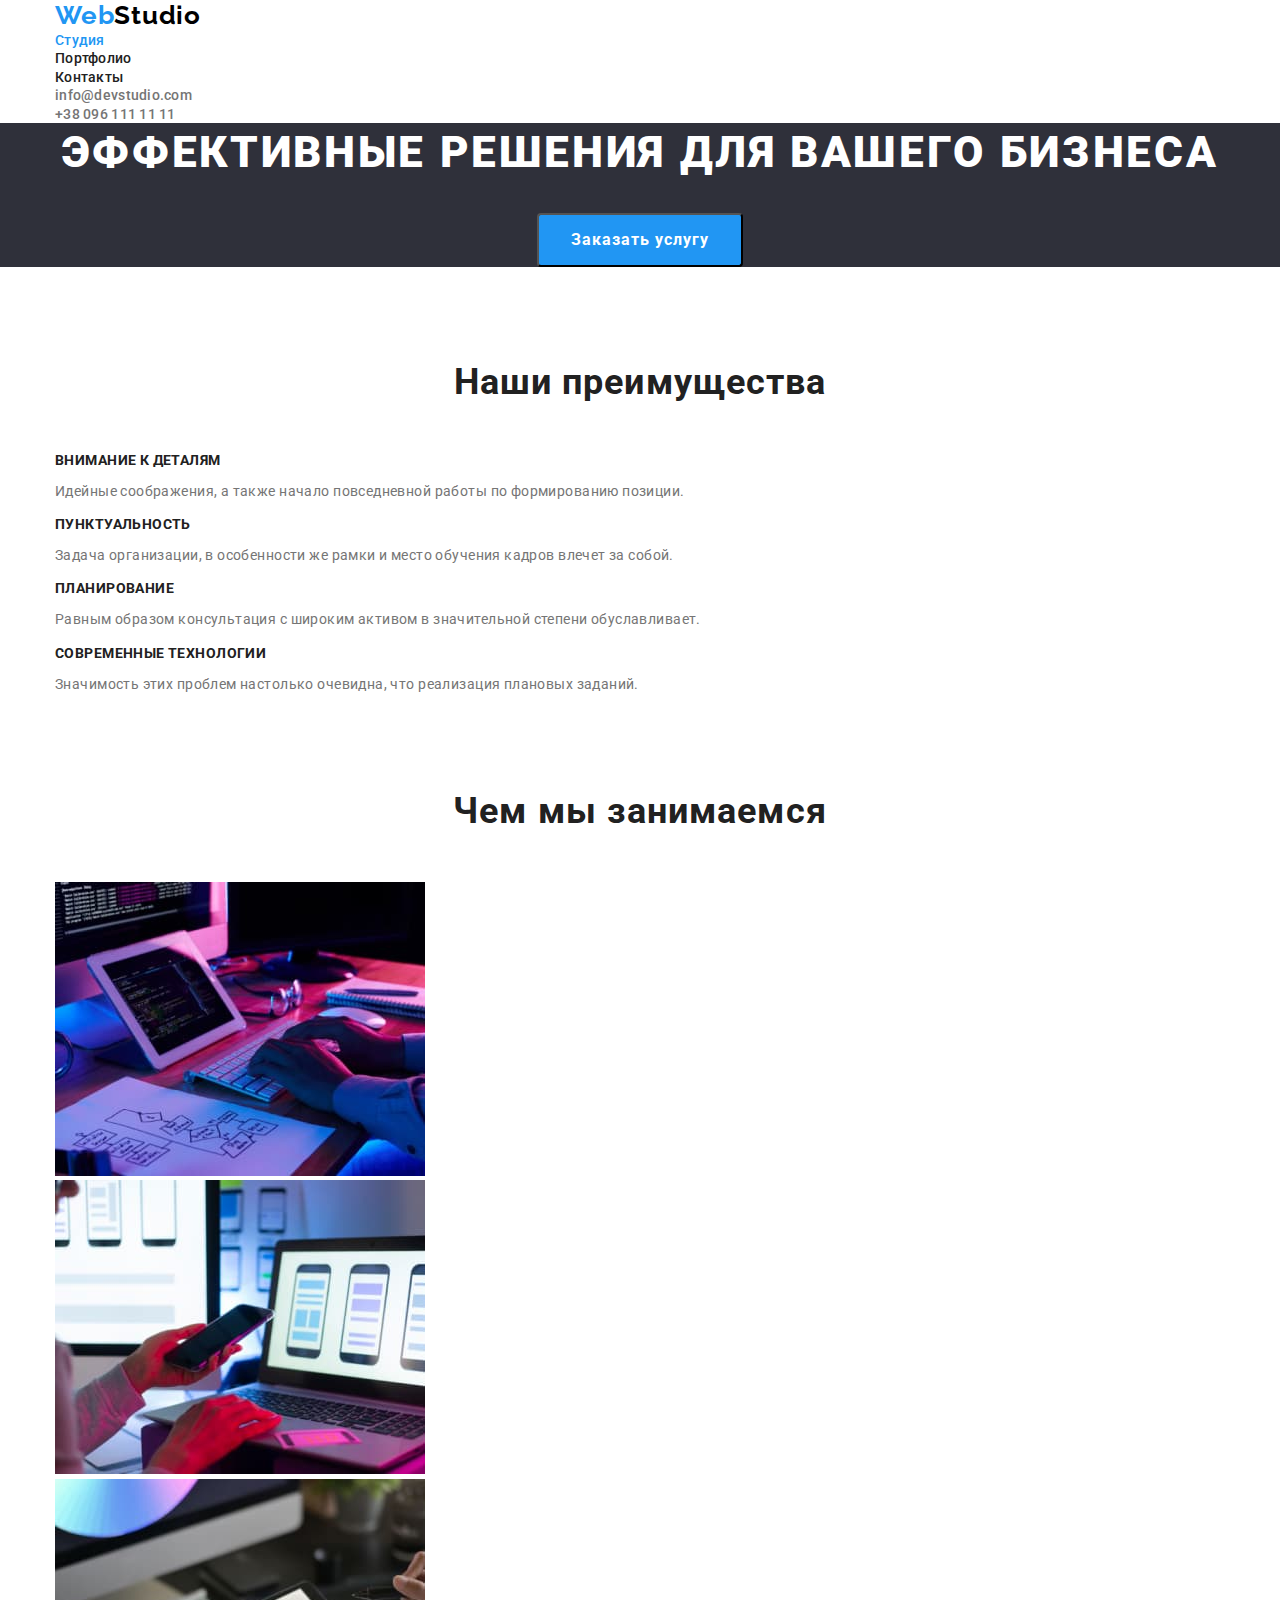
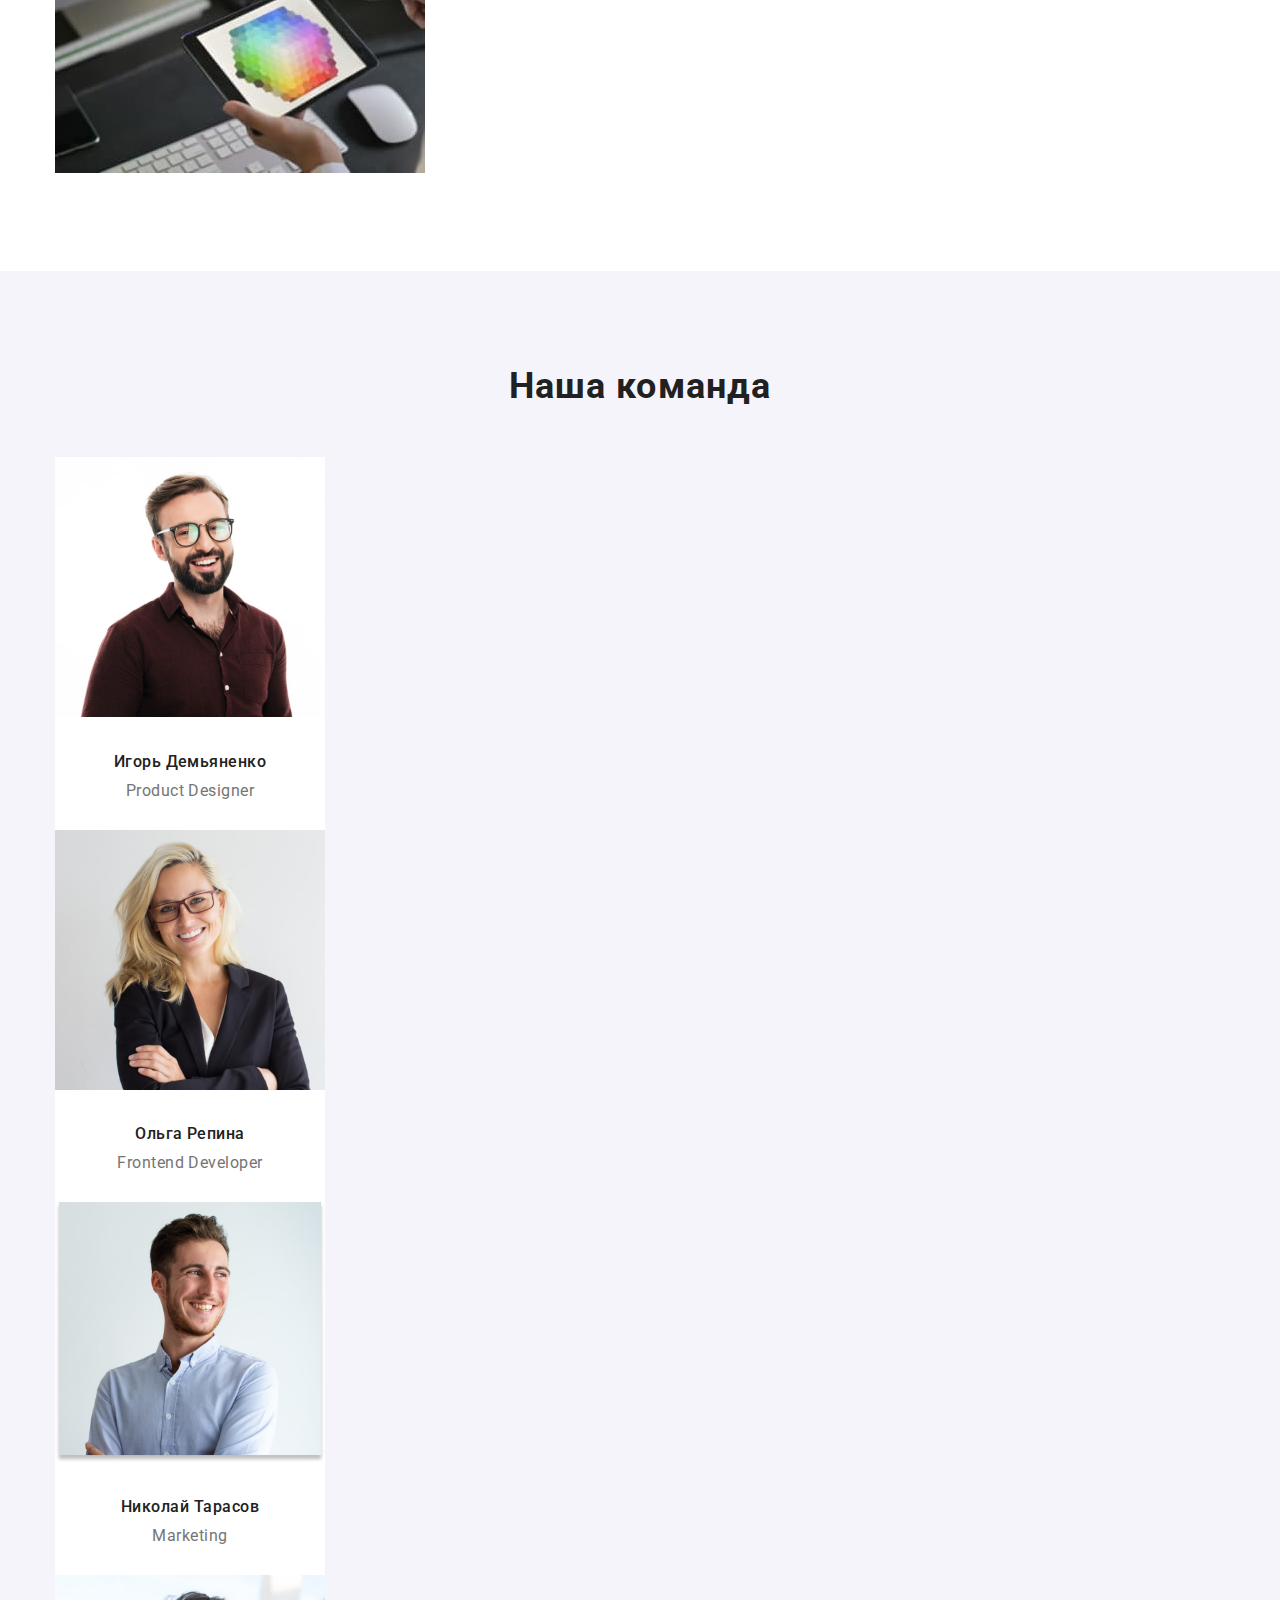
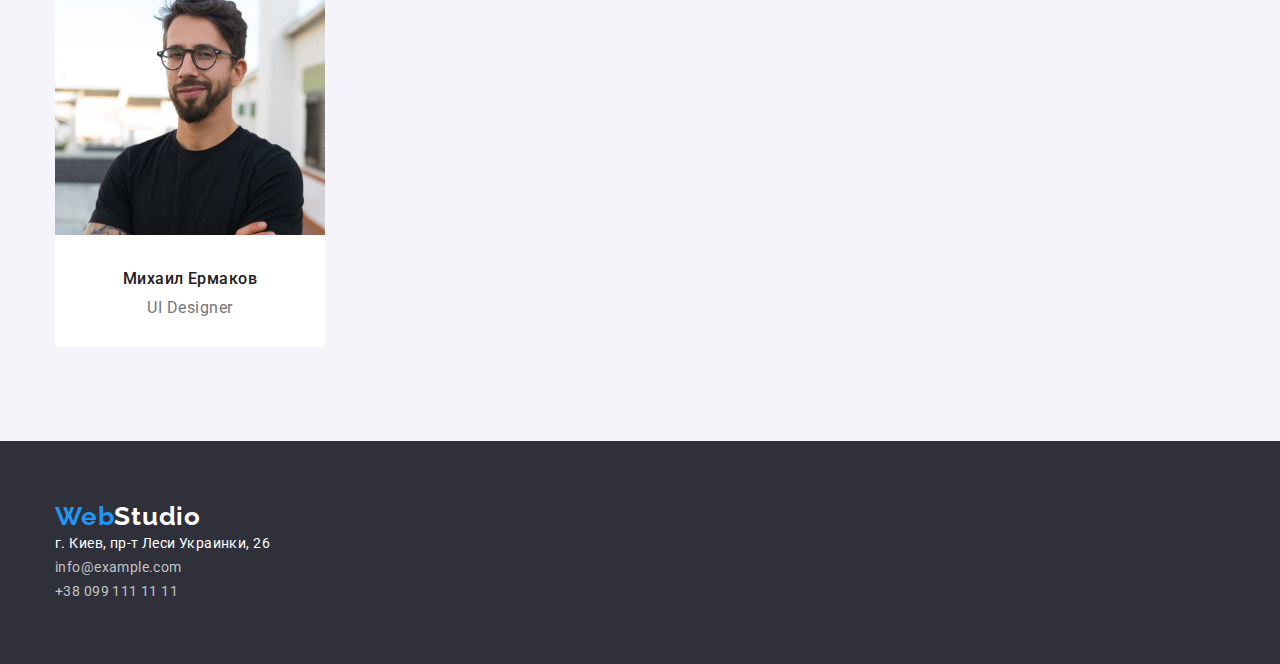
==== index.html @ 8583cb9b "add containers margins paddings" ====
<!DOCTYPE html>
<html lang="ru">
  <head>
    <meta charset="UTF-8" />
    <meta http-equiv="X-UA-Compatible" content="IE=edge" />
    <meta name="viewport" content="width=device-width, initial-scale=1.0" />
    <title>Студия</title>
    <link rel="preconnect" href="https://fonts.googleapis.com" />
    <link rel="preconnect" href="https://fonts.gstatic.com" crossorigin />
    <link
      href="https://fonts.googleapis.com/css2?family=Raleway:wght@700&family=Roboto:wght@400;500;700;900&display=swap"
      rel="stylesheet"
    />
    <link
      rel="stylesheet"
      href="https://cdnjs.cloudflare.com/ajax/libs/modern-normalize/1.1.0/modern-normalize.min.css"
    />
    <link rel="stylesheet" href="./css/styles.css" />
  </head>
  <body>
    <!-- шапка -->
    <header>
      <div class="container">
        <a class="logo" href="" lang="en">Web<span class="logo-header">Studio</span> </a>
        <nav>
          <ul class="site-nav list">
            <li><a href="./index.html" class="link current">Студия</a></li>
            <li><a href="./portfolio.html" class="link">Портфолио</a></li>
            <li><a href="" class="link">Контакты</a></li>
          </ul>
        </nav>
        <ul class="contacts list">
          <li><a href="mailto:info@devstudio.com" class="link">info@devstudio.com</a></li>
          <li><a href="tel:+380961111111" class="link">+38 096 111 11 11</a></li>
        </ul>
      </div>
    </header>
    <!-- контент -->
    <main>
      <!-- герой -->
      <section class="hero">
        <h1 class="hero-title">Эффективные решения для вашего бизнеса</h1>
        <button type="button" class="button btn-s">Заказать услугу</button>
      </section>
      <!-- наши преимущества-->
      <section class="section">
        <div class="container benefits">
          <h2 class="section-title">Наши преимущества</h2>
          <ul class="benefits-list list">
            <li>
              <h3 class="title">Внимание к деталям</h3>
              <p class="benefit">
                Идейные соображения, а также начало повседневной работы по формированию позиции.
              </p>
            </li>
            <li>
              <h3 class="title">Пунктуальность</h3>
              <p class="benefit">
                Задача организации, в особенности же рамки и место обучения кадров влечет за собой.
              </p>
            </li>
            <li>
              <h3 class="title">Планирование</h3>
              <p class="benefit">
                Равным образом консультация с широким активом в значительной степени обуславливает.
              </p>
            </li>
            <li>
              <h3 class="title">Современные технологии</h3>
              <p class="benefit">
                Значимость этих проблем настолько очевидна, что реализация плановых заданий.
              </p>
            </li>
          </ul>
        </div>
      </section>
      <!-- чем мы занимаемся-->
      <section class="section">
        <div class="container images">
          <h2 class="section-title">Чем мы занимаемся</h2>
          <ul class="list">
            <li>
              <img src="./images/studio/img1.jpg" alt="Разработка кода" width="370" />
            </li>
            <li>
              <img src="./images/studio/img2.jpg" alt="Адаптация интерфейсов" width="370" />
            </li>
            <li>
              <img src="./images/studio/img3.jpg" alt="Цветовые решения" width="370" />
            </li>
          </ul>
        </div>
      </section>
      <!-- наша команда -->
      <section class="section team">
        <h2 class="section-title">Наша команда</h2>
        <div class="container">
          <ul class="member-list list">
            <li class="member-card">
              <img src="./images/studio/team1.jpg" alt="фото Игоря" width="270" />
              <div class="member-description">
                <h3 class="member">Игорь Демьяненко</h3>
                <p class="member-prof" lang="en">Product Designer</p>
              </div>
            </li>
            <li class="member-card">
              <img src="./images/studio/team2.jpg" alt="фото Ольги" width="270" />
              <div class="member-description">
                <h3 class="member">Ольга Репина</h3>
                <p class="member-prof" lang="en">Frontend Developer</p>
              </div>
            </li>
            <li class="member-card">
              <img src="./images/studio/team3.jpg" alt="фото Николая" width="270" />
              <div class="member-description">
                <h3 class="member">Николай Тарасов</h3>
                <p class="member-prof" lang="en">Marketing</p>
              </div>
            </li>
            <li class="member-card">
              <img src="./images/studio/team4.jpg" alt="фото Михаила" width="270" />
              <div class="member-description">
                <h3 class="member">Михаил Ермаков</h3>
                <p class="member-prof" lang="en">UI Designer</p>
              </div>
            </li>
          </ul>
        </div>
      </section>
    </main>
    <!-- подвал -->
    <footer class="footer">
      <div class="container">
        <a class="logo" href="" lang="en">Web<span class="logo-footer">Studio</span> </a>
        <address class="address">
          <a href="https://goo.gl/maps/GyggzFE7eTkepQ136" class="address-link office"
            >г. Киев, пр-т Леси Украинки, 26</a
          >
          <br />
          <a href="mailto:info@example.com" class="address-link">info@example.com</a><br />
          <a href="tel:+380991111111" class="address-link">+38 099 111 11 11</a>
        </address>
      </div>
    </footer>
  </body>
</html>
---- css/styles.css ----
/* =====main styles===== */
html {
  box-sizing: border-box;
}
/* *,
*::before,
*::after {
  box-sizing: inherit;
} */
.container {
  width: 1200px;
  padding-left: 15px;
  padding-right: 15px;
  margin-left: auto;
  margin-right: auto;
}

:root {
  --title-color: #212121;
  --accent-color: #2196f3;
  --white-color: #ffffff;
  --phrase-color: #757575;
  --logo-color: #000000;
  --background-section: #e5e5e5;
  --background-hero: #2f303a;
  --background-btn-p: #f5f4fa;
  --background-btn-s: #188ce8;
  --contact-color: #c4c4c4;
}
body {
  font-family: Roboto, sans-serif;
  color: var(--phrase-color);
  background-color: var(--white-color);
}
.list {
  padding: 0;
  margin: 0;
  list-style: none;
}

/* =====logo===== */
.logo {
  font-family: Raleway, sans-serif;
  font-weight: 700;
  font-size: 26px;
  line-height: 1.19;
  letter-spacing: 0.03em;
  text-decoration: none;
  color: var(--accent-color);
}
.logo-header {
  color: var(--logo-color);
}

/* =====header===== */
.link {
  font-weight: 500;
  font-size: 14px;
  line-height: 1.14;
  letter-spacing: 0.02em;
  text-decoration: none;
}
.site-nav .link {
  color: var(--title-color);
}
.site-nav .link:hover,
.site-nav .link:focus {
  color: var(--accent-color);
}
.site-nav .current {
  color: var(--accent-color);
}
.contacts .link {
  color: var(--phrase-color);
}
.contacts .link:hover,
.contacts .link:focus {
  color: var(--accent-color);
}

/* =====hero===== */
.hero {
  margin-top: 0;
  margin-bottom: 94px;
  background-color: var(--background-hero);
  text-align: center;
}
.hero-title {
  margin-top: 0;
  margin-bottom: 30px;
  color: var(--white-color);
  font-weight: 900;
  font-size: 44px;
  line-height: 1.36;

  letter-spacing: 0.06em;
  text-transform: uppercase;
}
.button {
  display: inline-block;
  border-radius: 4px;
  font-family: inherit;
  font-weight: 500;
  font-size: 16px;
  line-height: 1.62;
  text-align: center;
  letter-spacing: 0.03em;
  cursor: pointer;
  min-width: 73px;
}
.btn-s {
  padding: 10px 32px;
  color: var(--white-color);
  background-color: var(--accent-color);
  font-weight: 700;
  line-height: 1.87;
  letter-spacing: 0.06em;
}
.btn-s:hover,
.btn-s:focus {
  background-color: var(--background-btn-s);
}

/* =====наши преимущества===== */
.container.benefits,
.container.images {
  margin-top: 0;
  margin-bottom: 94px;
}

.benefits-list .title {
  margin-top: 0;
  margin-bottom: 10px;
  color: var(--title-color);
  font-weight: 700;
  font-size: 14px;
  line-height: 1.14;
  letter-spacing: 0.03em;
  text-transform: uppercase;
}
.benefit {
  margin-top: 0;
  font-size: 14px;
  line-height: 1.74;
  letter-spacing: 0.03em;
}

/* =====чем мы занимаемся===== */
.section-title {
  margin-top: 0;
  margin-bottom: 50px;
  color: var(--title-color);
  font-weight: 700;
  font-size: 36px;
  line-height: 1.17;
  text-align: center;
  letter-spacing: 0.03em;
}

/* =====наша команда===== */
.section.team,
.section.portfolio {
  padding-top: 94px;
  padding-bottom: 94px;
}
.team {
  background-color: var(--background-btn-p);
}
.member-card {
  width: 270px;
  background-color: var(--white-color);
}
.member-description {
  padding-top: 30px;
  padding-bottom: 30px;
}
.member {
  margin-top: 0;
  margin-bottom: 10px;
  color: var(--title-color);
  font-weight: 500;
  font-size: 16px;
  line-height: 1.19;
  text-align: center;
  letter-spacing: 0.03em;
}
.member-prof {
  margin: 0;
  font-size: 16px;
  line-height: 1.19;
  text-align: center;
  letter-spacing: 0.03em;
}

/* =====footer===== */
.footer {
  padding-top: 60px;
  padding-bottom: 60px;
  background-color: var(--background-hero);
}
.logo-footer {
  color: var(--white-color);
}

.address-link {
  color: var(--contact-color);
  font-style: normal;
  font-weight: 400;
  font-size: 14px;
  line-height: 1.71;
  letter-spacing: 0.03em;
  text-decoration: none;
}
.office {
  color: var(--white-color);
}
.address-link:hover,
.address-link:focus {
  color: var(--accent-color);
}

/* =====portfolio===== */
.btn-p {
  padding: 6px 22px;
  color: var(--title-color);
  background-color: var(--background-btn-p);
}
.btn-p:hover,
.btn-p:focus {
  color: var(--white-color);
  background-color: var(--accent-color);
}
.example-card {
  width: 370px;
  background-color: var(--example-card-color);
}
.card-description {
  width: 322px;
  margin: 20px 24px;
}
.example-list .title {
  margin-top: 0;
  margin-bottom: 4px;
  color: var(--title-color);
  font-weight: 700;
  font-size: 18px;
  line-height: 2;
  letter-spacing: 0.06em;
}
.example-list .product {
  margin: 0;
  font-size: 16px;
  line-height: 1.87;
  letter-spacing: 0.03em;
}
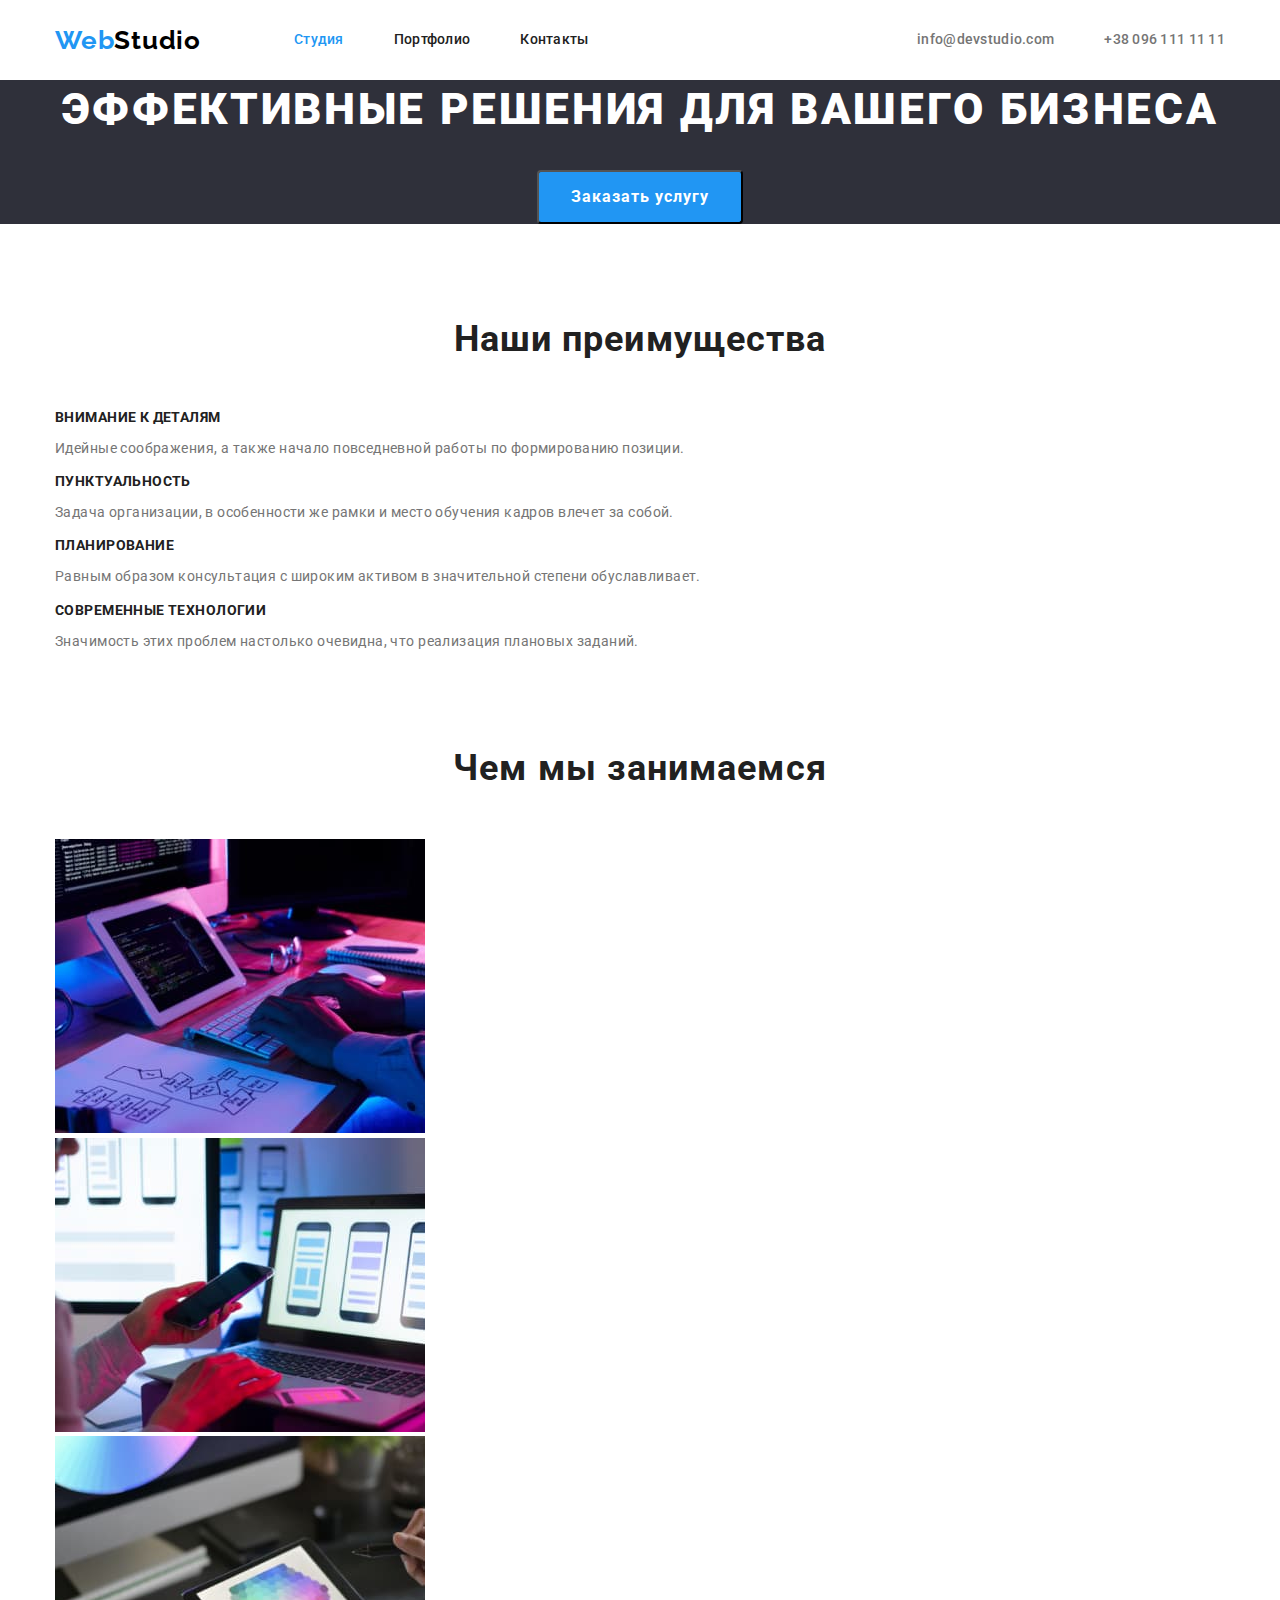
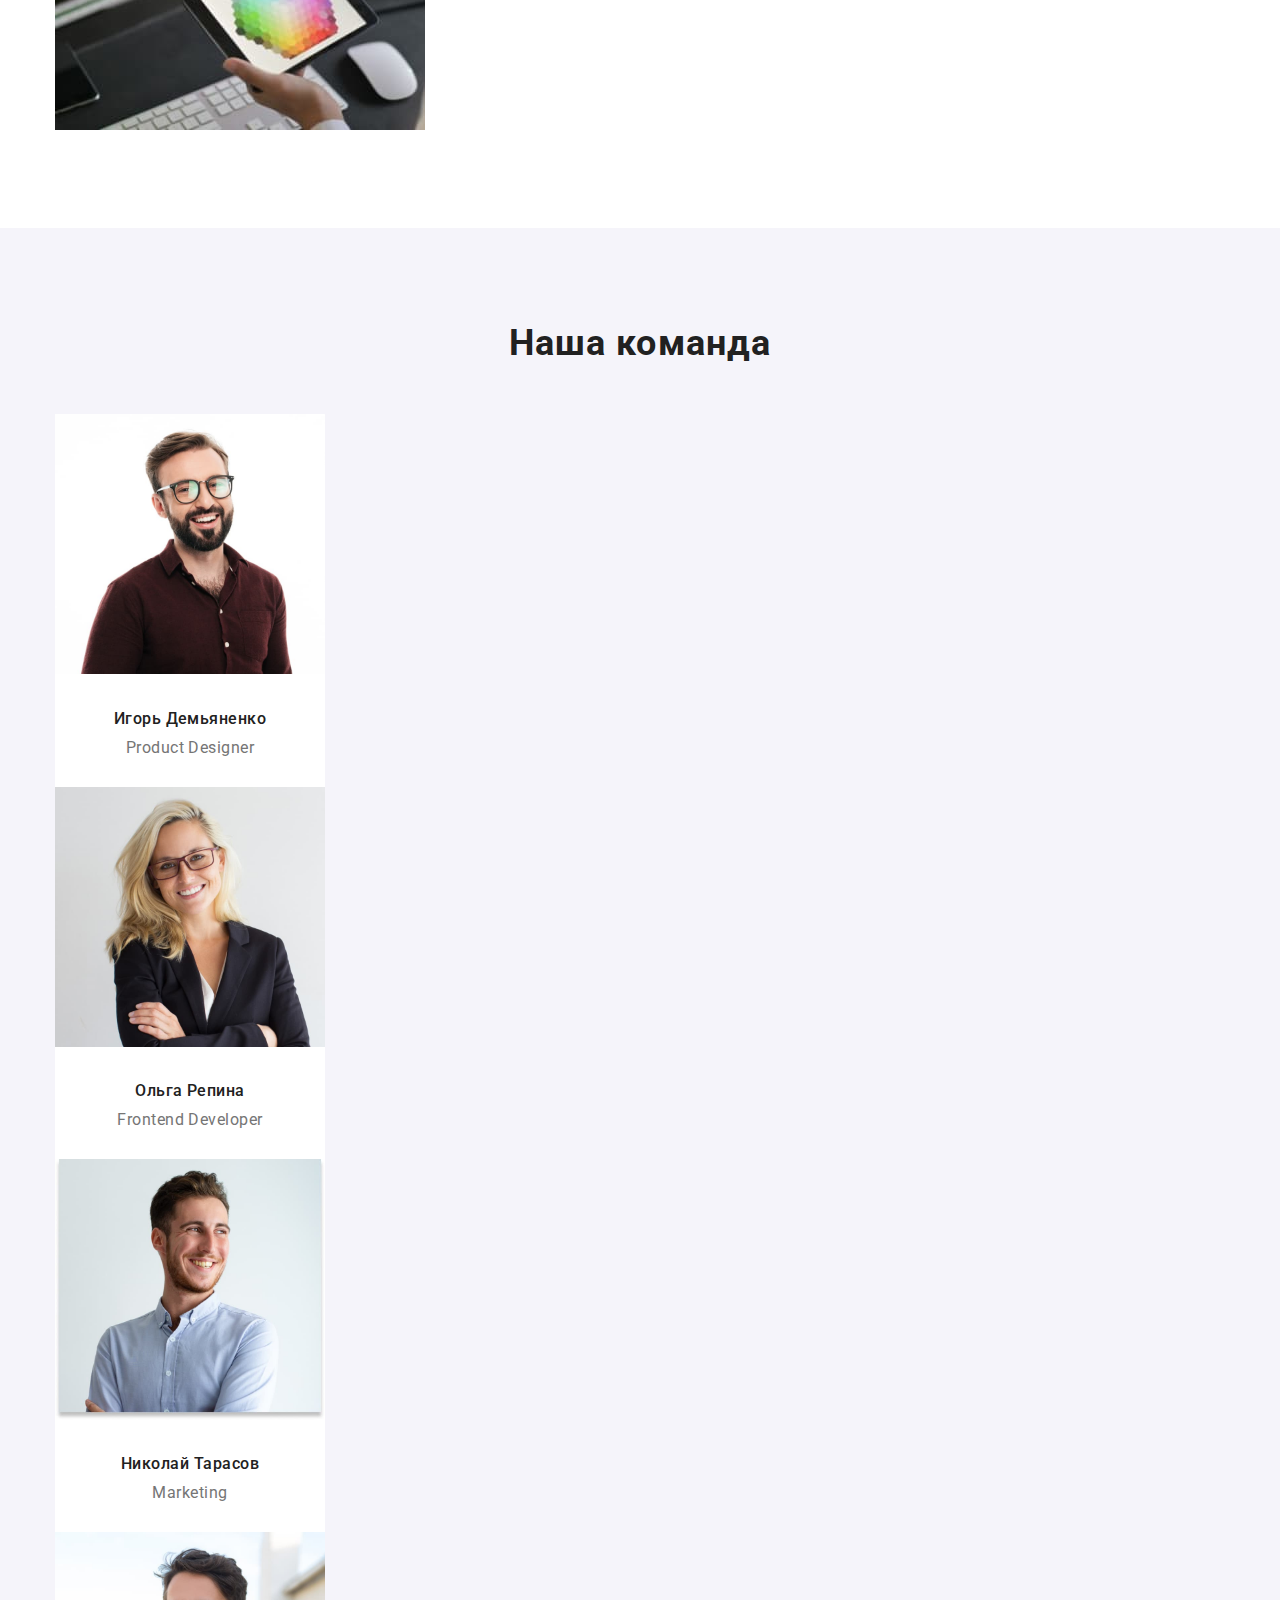
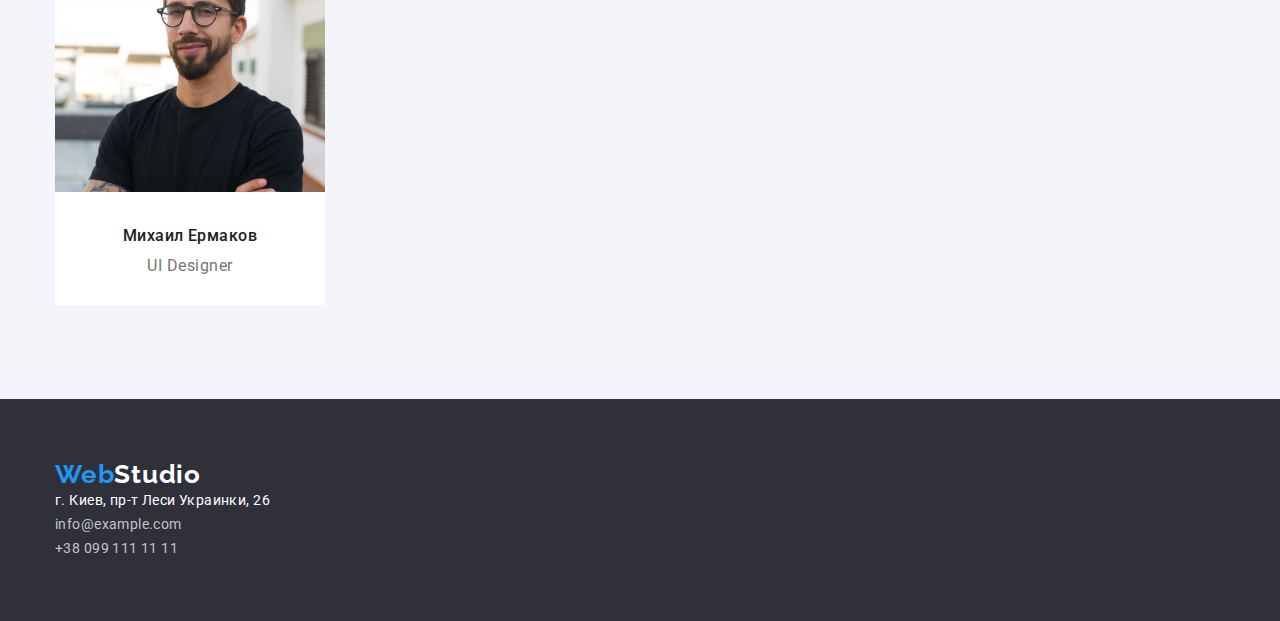
==== commit 8fe39ec3: "add flexbox to header" ====
--- a/index.html
+++ b/index.html
@@ -20,18 +20,20 @@
   <body>
     <!-- шапка -->
     <header>
-      <div class="container">
+      <div class="container main-nav">
         <a class="logo" href="" lang="en">Web<span class="logo-header">Studio</span> </a>
         <nav>
           <ul class="site-nav list">
-            <li><a href="./index.html" class="link current">Студия</a></li>
-            <li><a href="./portfolio.html" class="link">Портфолио</a></li>
-            <li><a href="" class="link">Контакты</a></li>
+            <li class="item"><a href="./index.html" class="link current">Студия</a></li>
+            <li class="item"><a href="./portfolio.html" class="link">Портфолио</a></li>
+            <li class="item"><a href="" class="link">Контакты</a></li>
           </ul>
         </nav>
         <ul class="contacts list">
-          <li><a href="mailto:info@devstudio.com" class="link">info@devstudio.com</a></li>
-          <li><a href="tel:+380961111111" class="link">+38 096 111 11 11</a></li>
+          <li class="item">
+            <a href="mailto:info@devstudio.com" class="link">info@devstudio.com</a>
+          </li>
+          <li class="item"><a href="tel:+380961111111" class="link">+38 096 111 11 11</a></li>
         </ul>
       </div>
     </header>
--- a/css/styles.css
+++ b/css/styles.css
@@ -53,6 +53,10 @@
 }
 
 /* =====header===== */
+.main-nav {
+  display: flex;
+  align-items: center;
+}
 .link {
   font-weight: 500;
   font-size: 14px;
@@ -60,8 +64,18 @@
   letter-spacing: 0.02em;
   text-decoration: none;
 }
+.site-nav {
+  display: flex;
+  margin-left: 93px;
+}
+.site-nav .item + .item {
+  margin-left: 50px;
+}
 .site-nav .link {
   color: var(--title-color);
+  display: block;
+  padding-top: 32px;
+  padding-bottom: 32px;
 }
 .site-nav .link:hover,
 .site-nav .link:focus {
@@ -70,8 +84,19 @@
 .site-nav .current {
   color: var(--accent-color);
 }
+.contacts {
+  display: flex;
+  margin-left: auto;
+}
+.contacts .item + .item {
+  margin-left: 50px;
+}
 .contacts .link {
   color: var(--phrase-color);
+
+  display: block;
+  padding-top: 32px;
+  padding-bottom: 32px;
 }
 .contacts .link:hover,
 .contacts .link:focus {
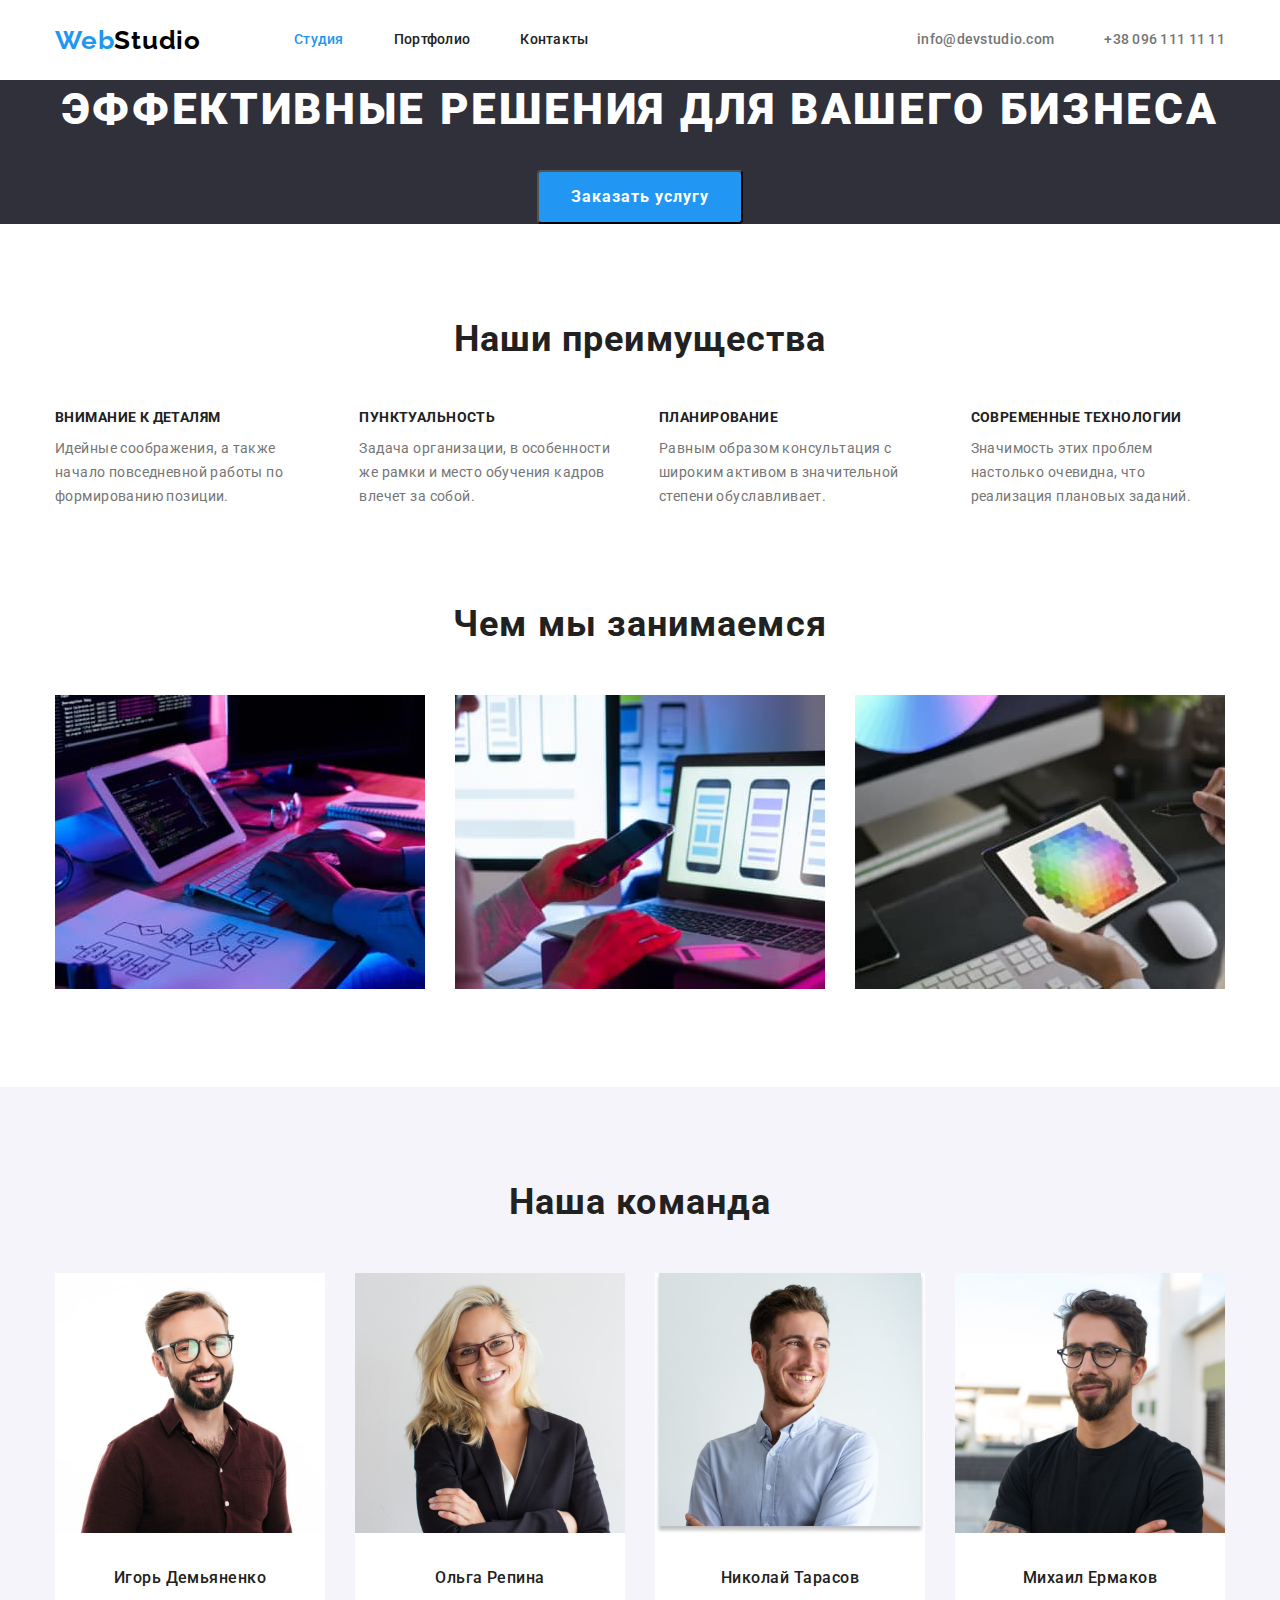
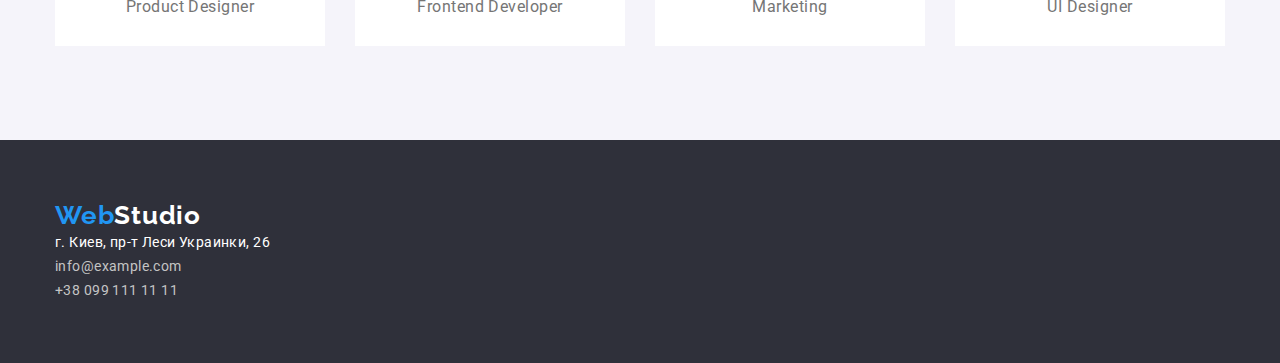
==== commit 6d2c6dfb: "add flexbox to studio content" ====
--- a/index.html
+++ b/index.html
@@ -49,25 +49,25 @@
         <div class="container benefits">
           <h2 class="section-title">Наши преимущества</h2>
           <ul class="benefits-list list">
-            <li>
+            <li class="item">
               <h3 class="title">Внимание к деталям</h3>
               <p class="benefit">
                 Идейные соображения, а также начало повседневной работы по формированию позиции.
               </p>
             </li>
-            <li>
+            <li class="item">
               <h3 class="title">Пунктуальность</h3>
               <p class="benefit">
                 Задача организации, в особенности же рамки и место обучения кадров влечет за собой.
               </p>
             </li>
-            <li>
+            <li class="item">
               <h3 class="title">Планирование</h3>
               <p class="benefit">
                 Равным образом консультация с широким активом в значительной степени обуславливает.
               </p>
             </li>
-            <li>
+            <li class="item">
               <h3 class="title">Современные технологии</h3>
               <p class="benefit">
                 Значимость этих проблем настолько очевидна, что реализация плановых заданий.
@@ -80,14 +80,14 @@
       <section class="section">
         <div class="container images">
           <h2 class="section-title">Чем мы занимаемся</h2>
-          <ul class="list">
-            <li>
+          <ul class="list work-type">
+            <li class="item">
               <img src="./images/studio/img1.jpg" alt="Разработка кода" width="370" />
             </li>
-            <li>
+            <li class="item">
               <img src="./images/studio/img2.jpg" alt="Адаптация интерфейсов" width="370" />
             </li>
-            <li>
+            <li class="item">
               <img src="./images/studio/img3.jpg" alt="Цветовые решения" width="370" />
             </li>
           </ul>
--- a/css/styles.css
+++ b/css/styles.css
@@ -152,7 +152,12 @@
   margin-top: 0;
   margin-bottom: 94px;
 }
-
+.benefits-list {
+  display: flex;
+}
+.benefits-list .item + .item {
+  margin-left: 30px;
+}
 .benefits-list .title {
   margin-top: 0;
   margin-bottom: 10px;
@@ -165,6 +170,7 @@
 }
 .benefit {
   margin-top: 0;
+  margin-bottom: 0;
   font-size: 14px;
   line-height: 1.74;
   letter-spacing: 0.03em;
@@ -180,6 +186,12 @@
   line-height: 1.17;
   text-align: center;
   letter-spacing: 0.03em;
+}
+.work-type {
+  display: flex;
+}
+.work-type .item + .item {
+  margin-left: 30px;
 }
 
 /* =====наша команда===== */
@@ -191,6 +203,12 @@
 .team {
   background-color: var(--background-btn-p);
 }
+.member-list {
+  display: flex;
+}
+.member-list .member-card + .member-card {
+  margin-left: 30px;
+}
 .member-card {
   width: 270px;
   background-color: var(--white-color);
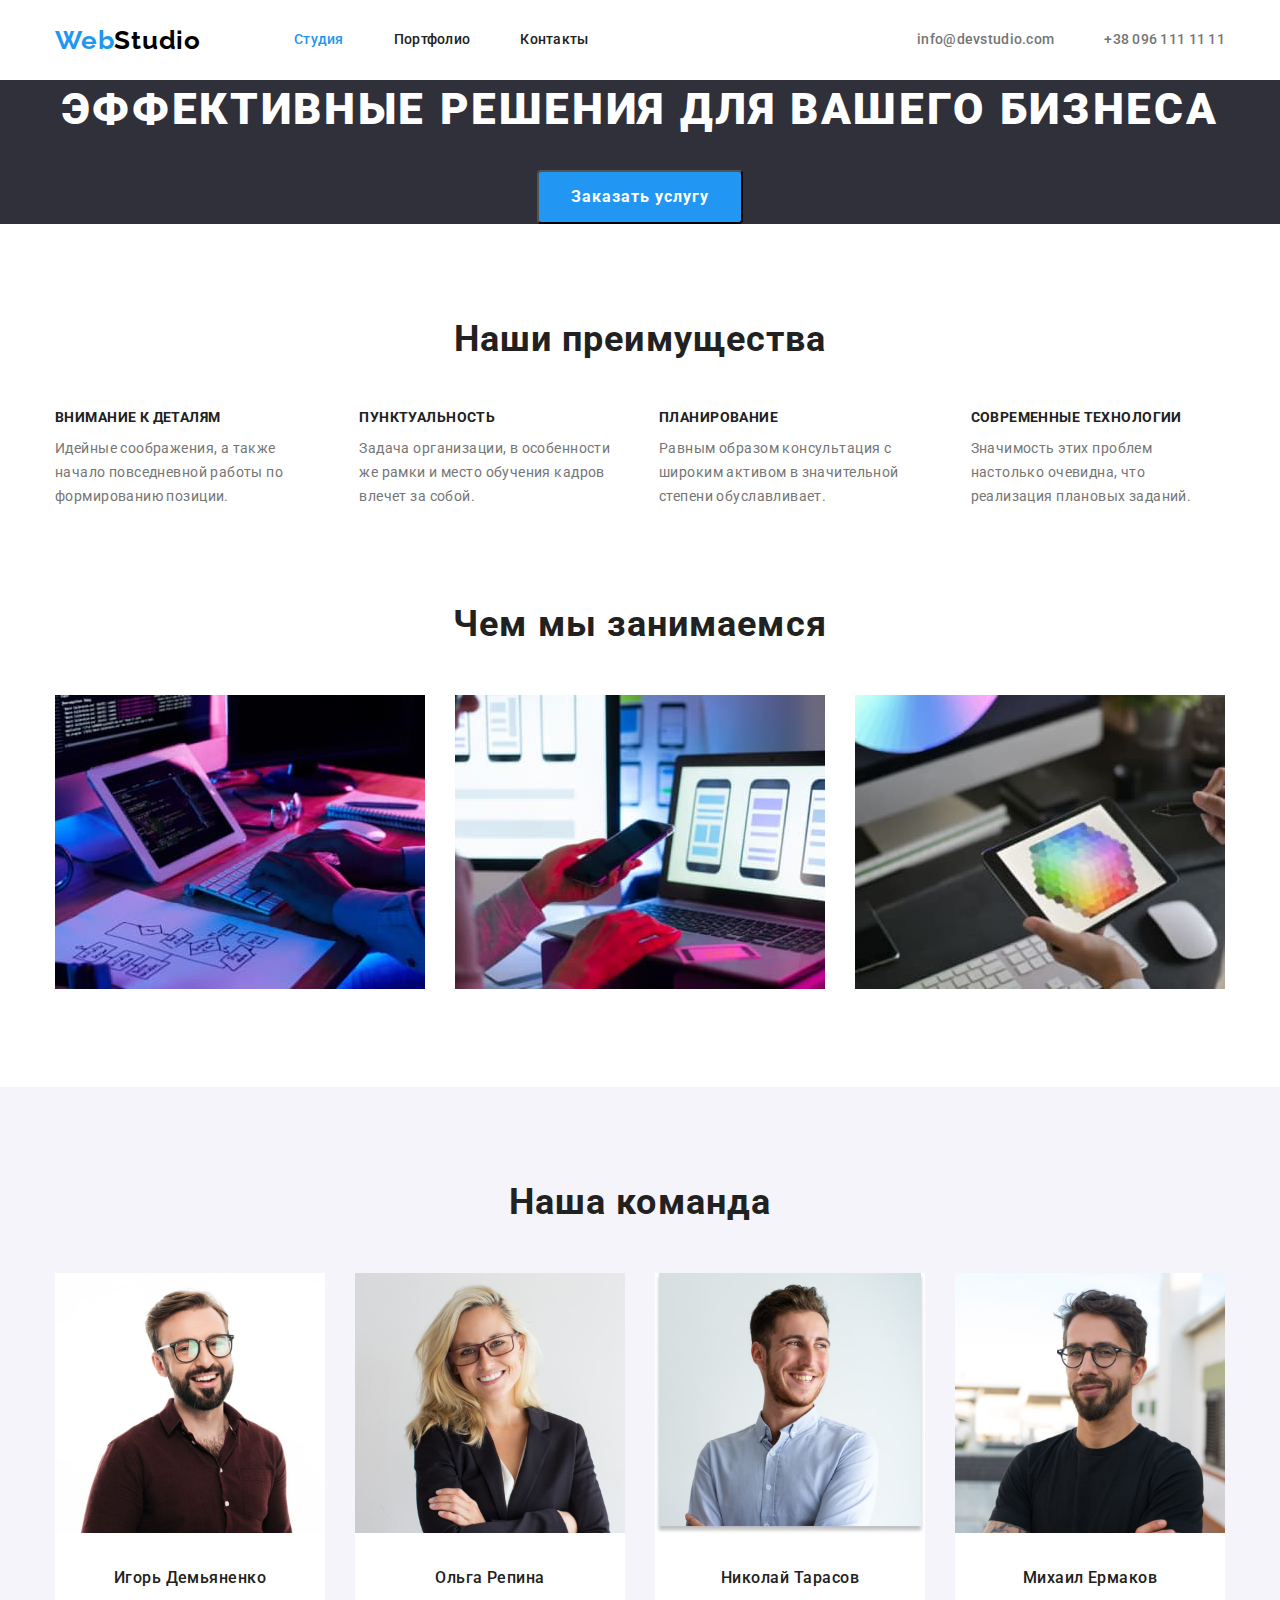
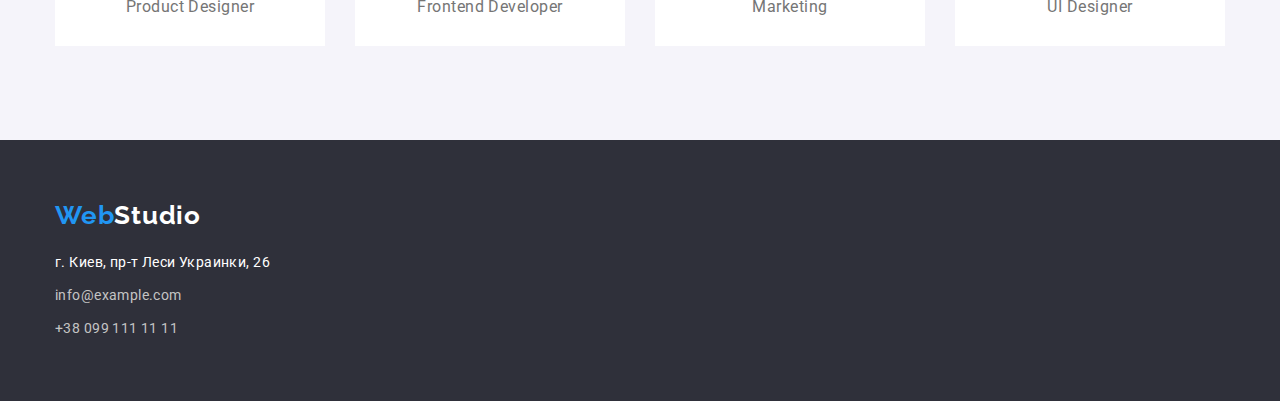
==== commit 51cee6b3: "add margins to footer" ====
--- a/index.html
+++ b/index.html
@@ -138,8 +138,8 @@
           <a href="https://goo.gl/maps/GyggzFE7eTkepQ136" class="address-link office"
             >г. Киев, пр-т Леси Украинки, 26</a
           >
-          <br />
-          <a href="mailto:info@example.com" class="address-link">info@example.com</a><br />
+
+          <a href="mailto:info@example.com" class="address-link">info@example.com</a>
           <a href="tel:+380991111111" class="address-link">+38 099 111 11 11</a>
         </address>
       </div>
--- a/css/styles.css
+++ b/css/styles.css
@@ -244,8 +244,15 @@
 .logo-footer {
   color: var(--white-color);
 }
-
+.footer .logo {
+  display: block;
+  margin-top: 0;
+  margin-bottom: 20px;
+}
 .address-link {
+  display: block;
+  margin-top: 0;
+  margin-bottom: 9px;
   color: var(--contact-color);
   font-style: normal;
   font-weight: 400;
@@ -254,6 +261,9 @@
   letter-spacing: 0.03em;
   text-decoration: none;
 }
+.address-link:last-child {
+  margin-bottom: 0;
+}
 .office {
   color: var(--white-color);
 }
@@ -263,20 +273,48 @@
 }
 
 /* =====portfolio===== */
+
+.portfolio-title {
+  text-align: center;
+}
+
+.filter {
+  display: flex;
+  justify-content: center;
+  margin-bottom: 50px;
+}
+.filter .item + .item {
+  margin-left: 8px;
+}
 .btn-p {
   padding: 6px 22px;
   color: var(--title-color);
   background-color: var(--background-btn-p);
+  border-color: transparent;
 }
 .btn-p:hover,
 .btn-p:focus {
   color: var(--white-color);
   background-color: var(--accent-color);
 }
+
+.example-list {
+  display: flex;
+  flex-wrap: wrap;
+}
 .example-card {
-  width: 370px;
+  width: calc((100% - 60px) / 3);
+  margin-right: 30px;
+  margin-bottom: 30px;
   background-color: var(--example-card-color);
 }
+.example-card:nth-child(3n) {
+  margin-right: 0;
+}
+.example-card:nth-last-child(-n + 3) {
+  margin-bottom: 0;
+}
+
 .card-description {
   width: 322px;
   margin: 20px 24px;
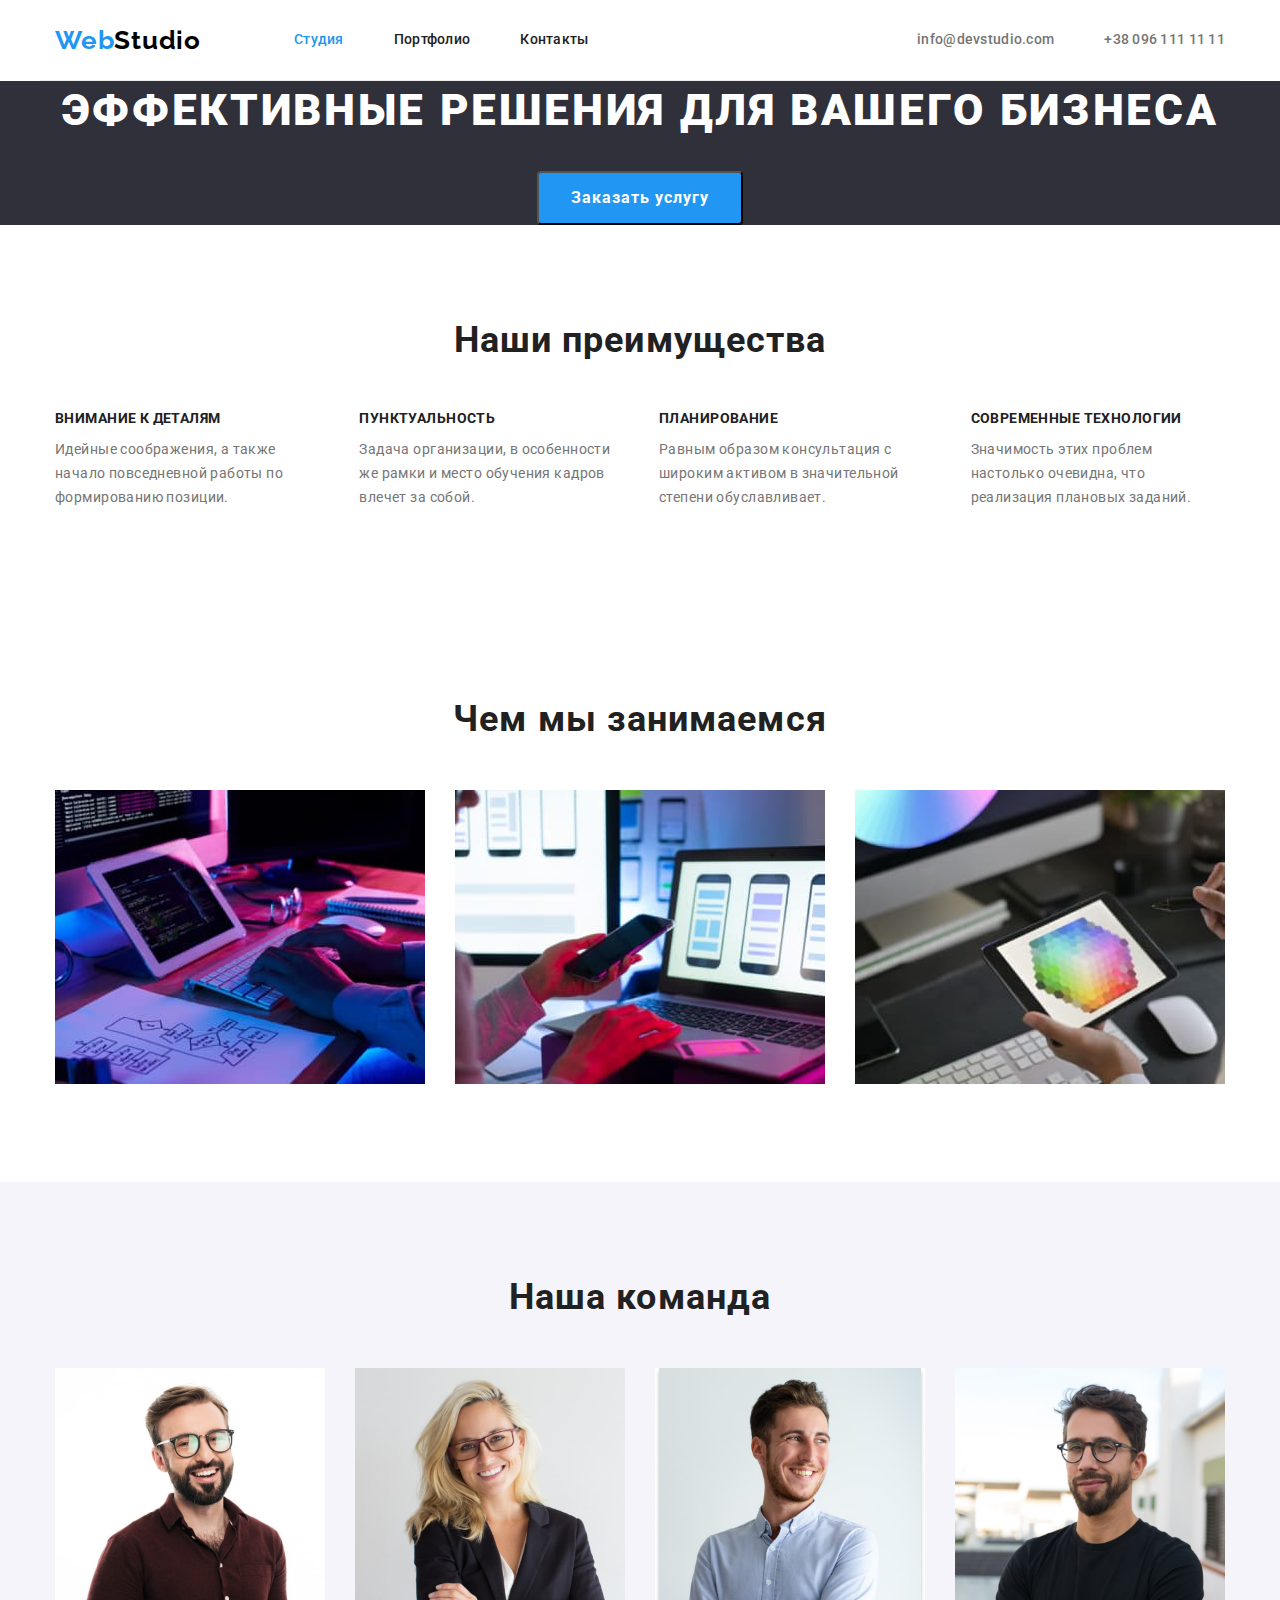
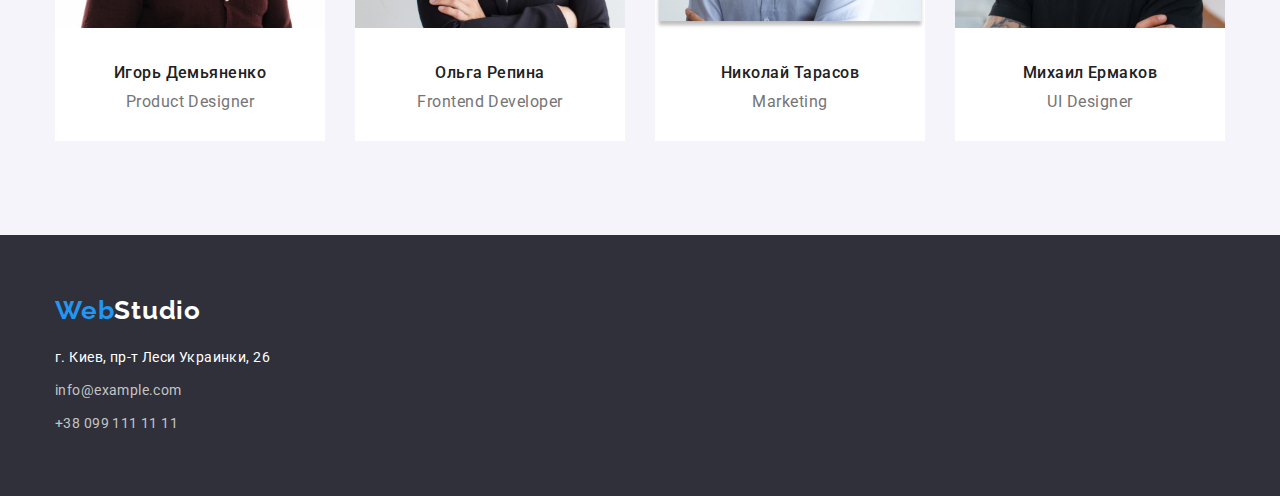
==== commit b5cadb99: "partly corrected" ====
--- a/index.html
+++ b/index.html
@@ -46,7 +46,7 @@
       </section>
       <!-- наши преимущества-->
       <section class="section">
-        <div class="container benefits">
+        <div class="container">
           <h2 class="section-title">Наши преимущества</h2>
           <ul class="benefits-list list">
             <li class="item">
@@ -78,7 +78,7 @@
       </section>
       <!-- чем мы занимаемся-->
       <section class="section">
-        <div class="container images">
+        <div class="container">
           <h2 class="section-title">Чем мы занимаемся</h2>
           <ul class="list work-type">
             <li class="item">
@@ -95,8 +95,8 @@
       </section>
       <!-- наша команда -->
       <section class="section team">
-        <h2 class="section-title">Наша команда</h2>
         <div class="container">
+          <h2 class="section-title">Наша команда</h2>
           <ul class="member-list list">
             <li class="member-card">
               <img src="./images/studio/team1.jpg" alt="фото Игоря" width="270" />
--- a/css/styles.css
+++ b/css/styles.css
@@ -2,11 +2,7 @@
 html {
   box-sizing: border-box;
 }
-/* *,
-*::before,
-*::after {
-  box-sizing: inherit;
-} */
+
 .container {
   width: 1200px;
   padding-left: 15px;
@@ -37,6 +33,10 @@
   margin: 0;
   list-style: none;
 }
+.section {
+  padding-top: 94px;
+  padding-bottom: 94px;
+}
 
 /* =====logo===== */
 .logo {
@@ -56,6 +56,7 @@
 .main-nav {
   display: flex;
   align-items: center;
+  border-bottom: 1px solid #ececec;
 }
 .link {
   font-weight: 500;
@@ -105,8 +106,6 @@
 
 /* =====hero===== */
 .hero {
-  margin-top: 0;
-  margin-bottom: 94px;
   background-color: var(--background-hero);
   text-align: center;
 }
@@ -147,11 +146,7 @@
 }
 
 /* =====наши преимущества===== */
-.container.benefits,
-.container.images {
-  margin-top: 0;
-  margin-bottom: 94px;
-}
+
 .benefits-list {
   display: flex;
 }
@@ -195,11 +190,7 @@
 }
 
 /* =====наша команда===== */
-.section.team,
-.section.portfolio {
-  padding-top: 94px;
-  padding-bottom: 94px;
-}
+
 .team {
   background-color: var(--background-btn-p);
 }
@@ -274,8 +265,17 @@
 
 /* =====portfolio===== */
 
-.portfolio-title {
-  text-align: center;
+.visually-hidden {
+  position: absolute;
+  width: 1px;
+  height: 1px;
+  margin: -1px;
+  border: 0;
+  padding: 0;
+  white-space: nowrap;
+  clip-path: inset(100%);
+  clip: rect(0 0 0 0);
+  overflow: hidden;
 }
 
 .filter {
@@ -314,12 +314,18 @@
 .example-card:nth-last-child(-n + 3) {
   margin-bottom: 0;
 }
-
+.example-card img {
+  display: block;
+}
 .card-description {
-  width: 322px;
-  margin: 20px 24px;
-}
-.example-list .title {
+  width: 370px;
+  /* height: 110px; */
+  padding: 20px 24px;
+  border-left: 1px solid #eeeeee;
+  border-right: 1px solid #eeeeee;
+  border-bottom: 1px solid #eeeeee;
+}
+.card-description .title {
   margin-top: 0;
   margin-bottom: 4px;
   color: var(--title-color);
@@ -328,7 +334,7 @@
   line-height: 2;
   letter-spacing: 0.06em;
 }
-.example-list .product {
+.card-description .product {
   margin: 0;
   font-size: 16px;
   line-height: 1.87;
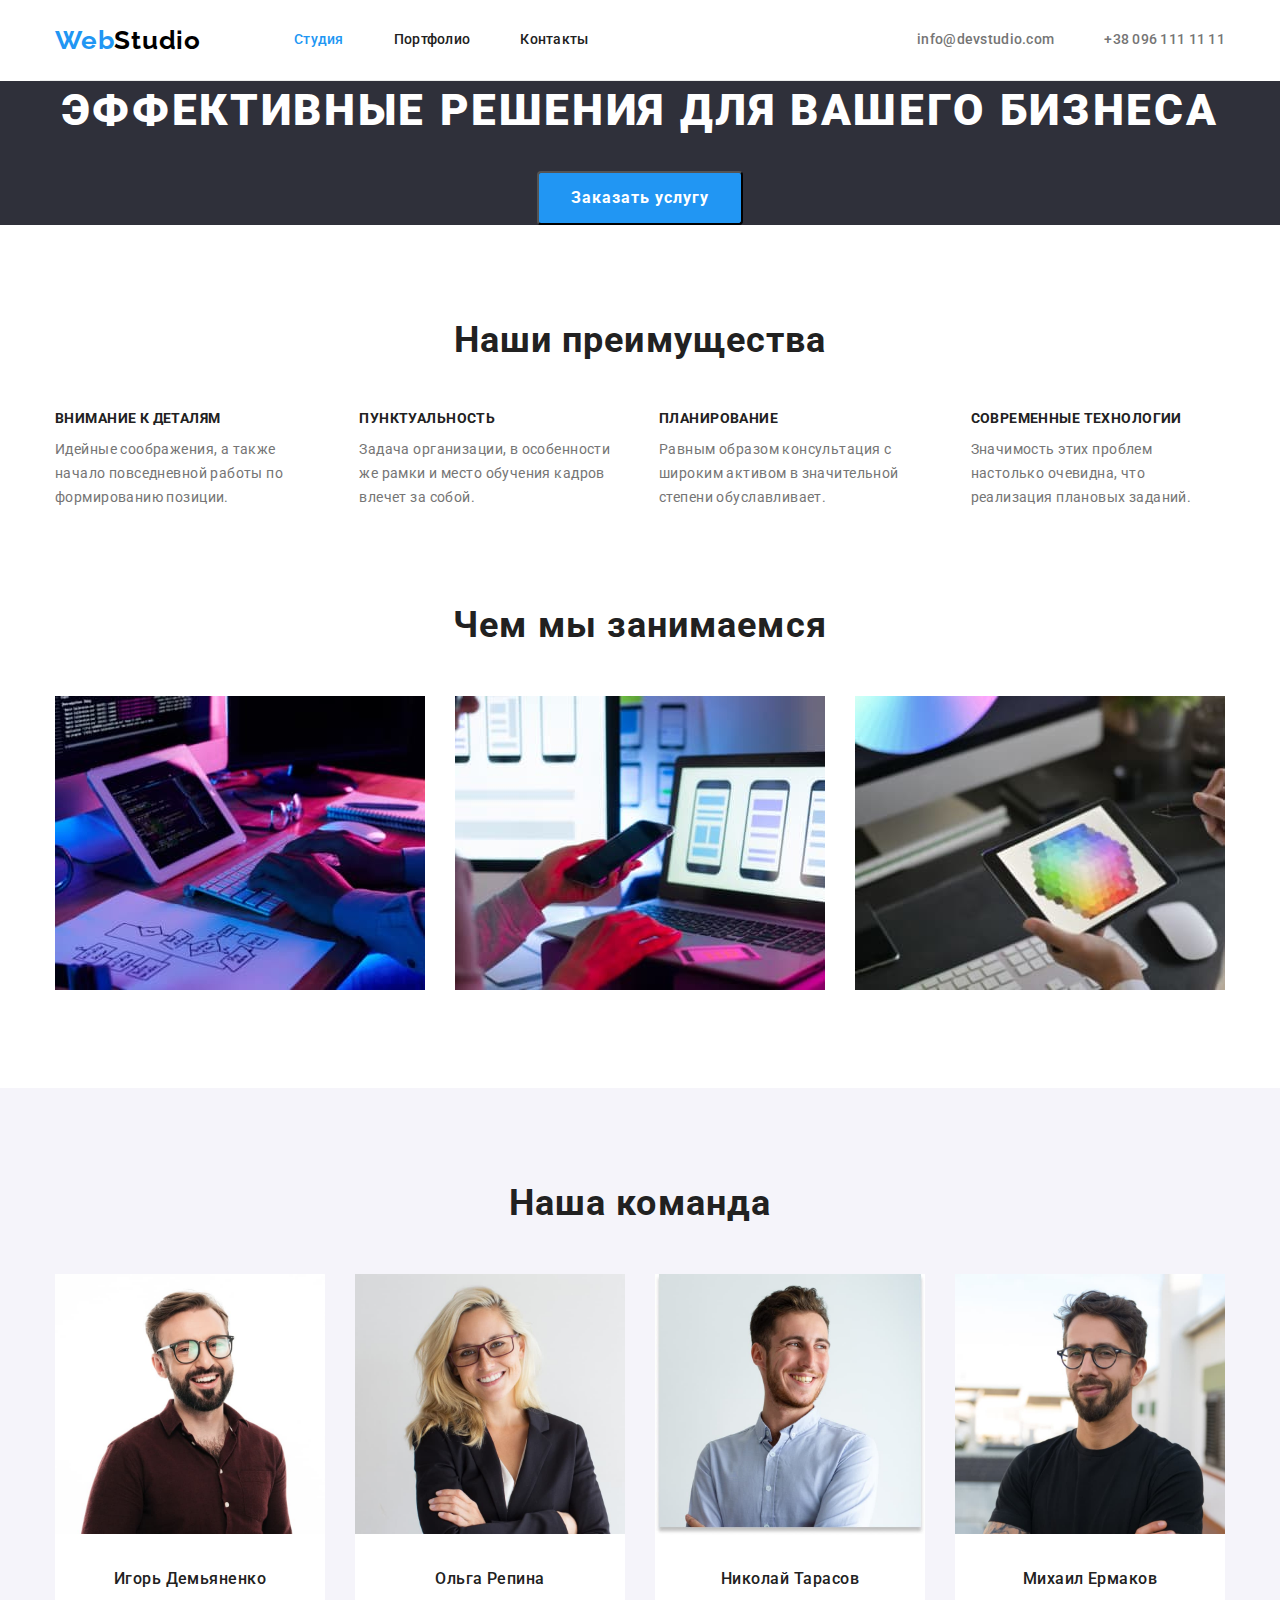
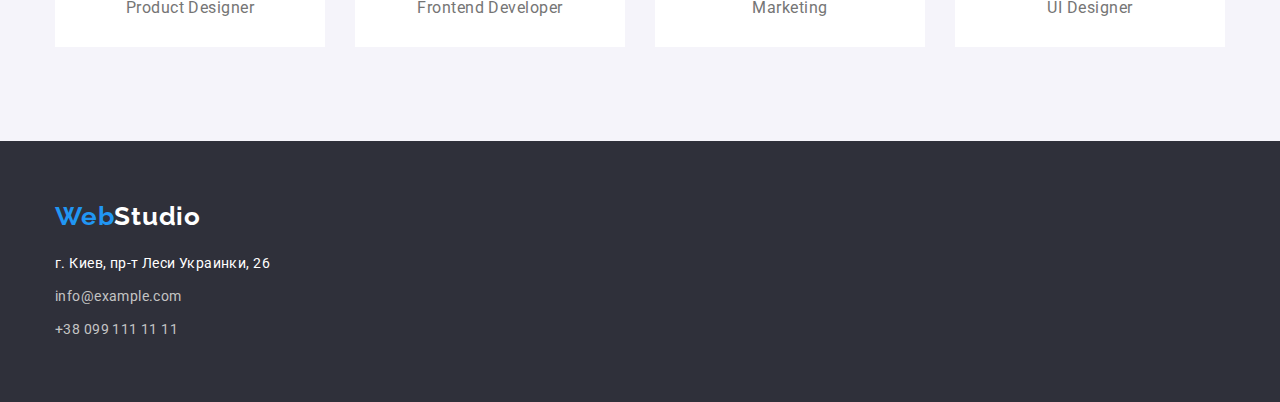
==== commit 9cfa4ae1: "corrected" ====
--- a/index.html
+++ b/index.html
@@ -45,7 +45,7 @@
         <button type="button" class="button btn-s">Заказать услугу</button>
       </section>
       <!-- наши преимущества-->
-      <section class="section">
+      <section class="section benefits">
         <div class="container">
           <h2 class="section-title">Наши преимущества</h2>
           <ul class="benefits-list list">
--- a/css/styles.css
+++ b/css/styles.css
@@ -146,6 +146,9 @@
 }
 
 /* =====наши преимущества===== */
+.section.benefits {
+  padding-bottom: 0;
+}
 
 .benefits-list {
   display: flex;
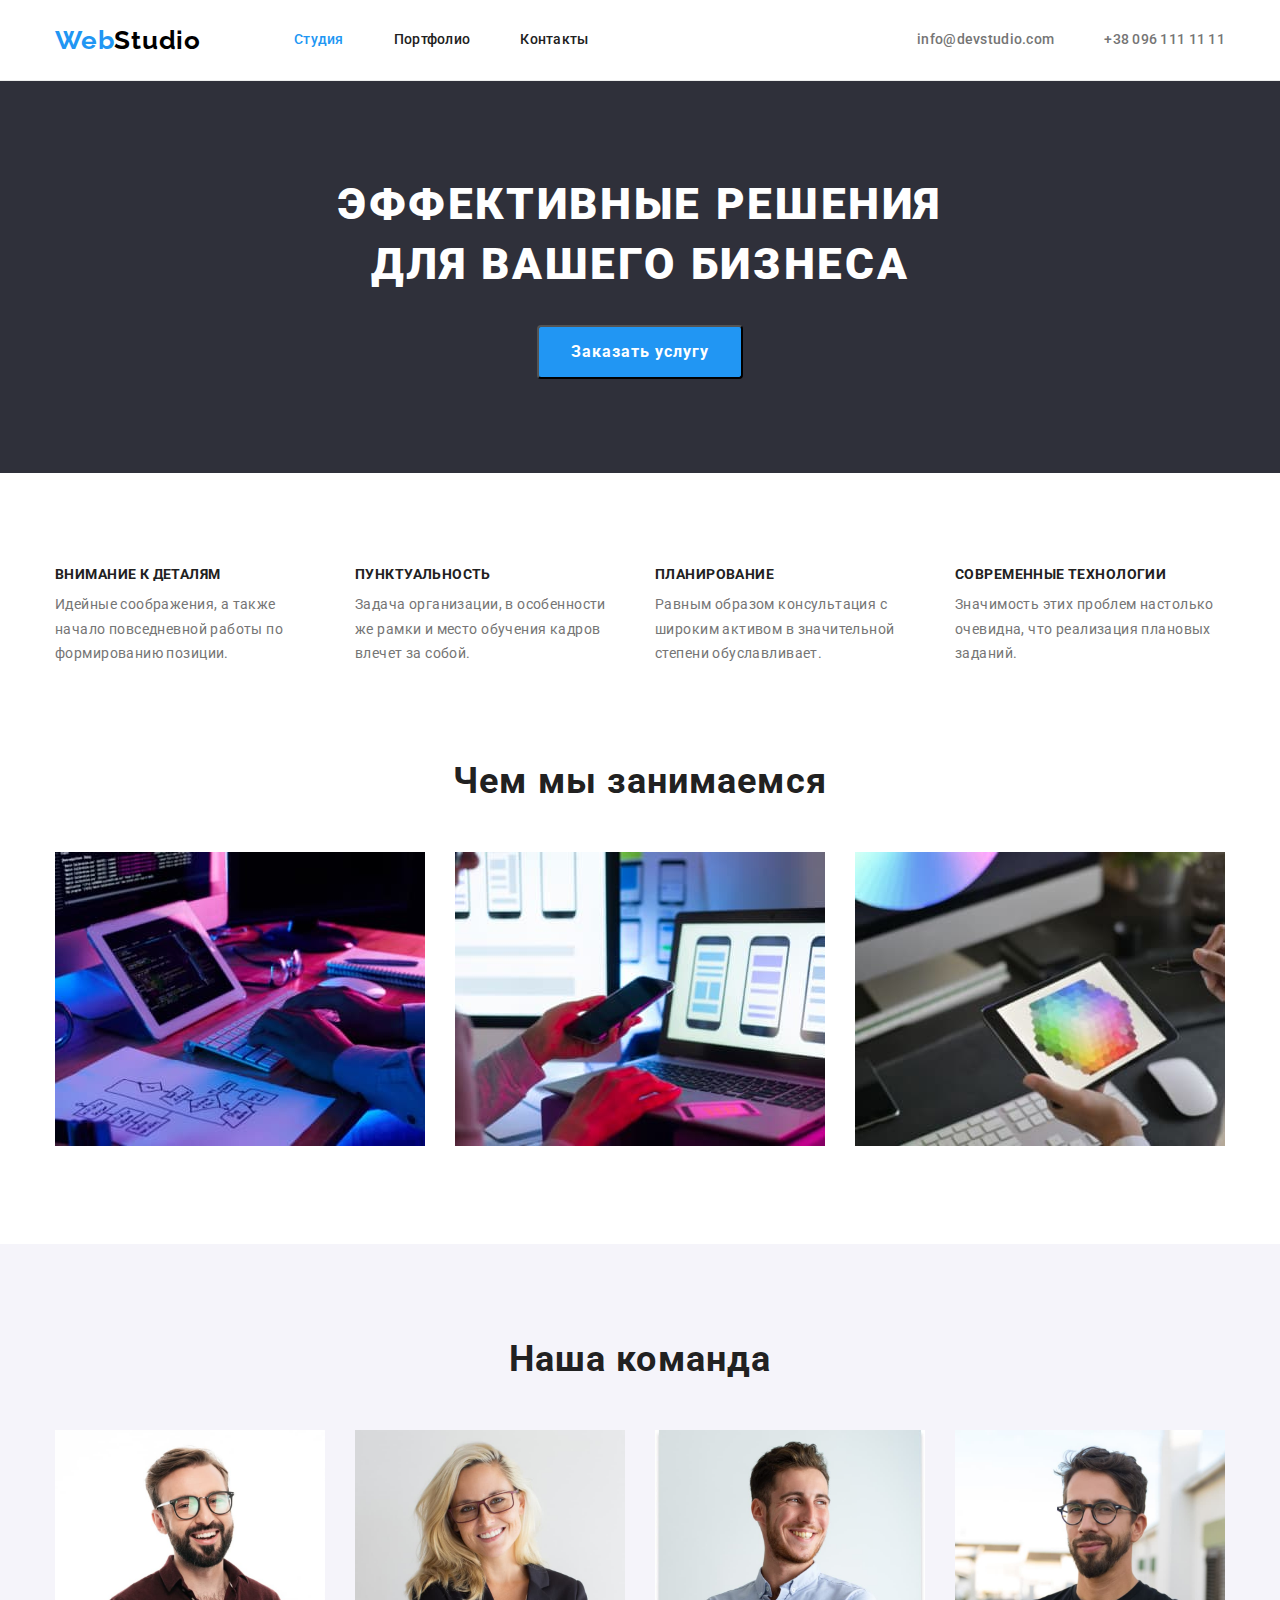
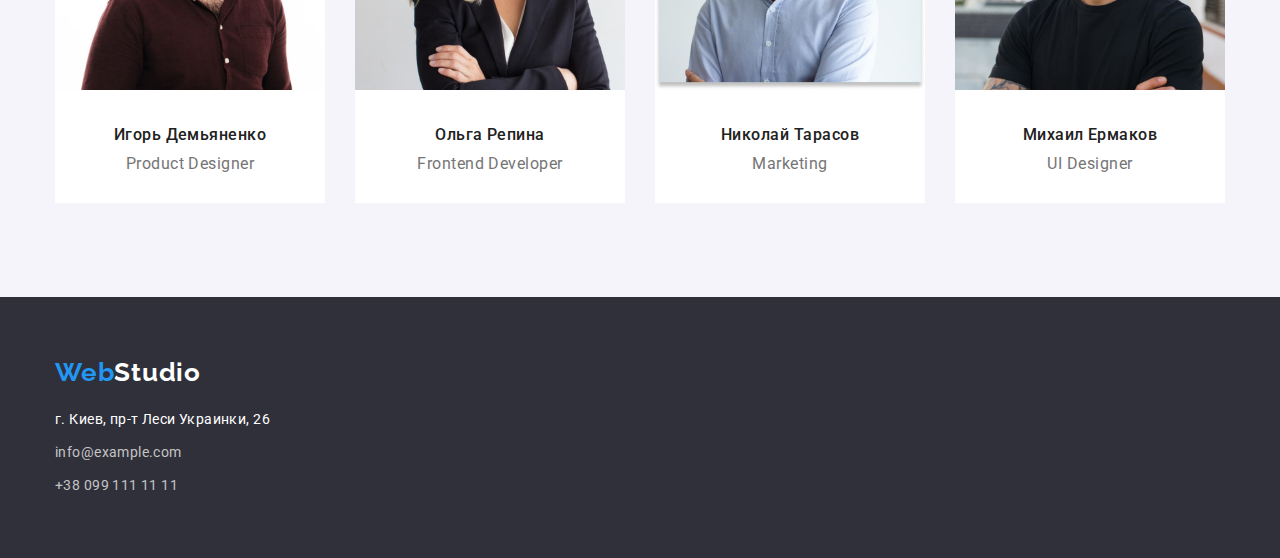
==== commit be1eae48: "corrected again" ====
--- a/index.html
+++ b/index.html
@@ -40,14 +40,16 @@
     <!-- контент -->
     <main>
       <!-- герой -->
-      <section class="hero">
-        <h1 class="hero-title">Эффективные решения для вашего бизнеса</h1>
-        <button type="button" class="button btn-s">Заказать услугу</button>
+      <section class="section hero">
+        <div class="container">
+          <h1 class="hero-title">Эффективные решения для вашего бизнеса</h1>
+          <button type="button" class="button btn-s">Заказать услугу</button>
+        </div>
       </section>
       <!-- наши преимущества-->
       <section class="section benefits">
         <div class="container">
-          <h2 class="section-title">Наши преимущества</h2>
+          <h2 class="section-title visually-hidden">Наши преимущества</h2>
           <ul class="benefits-list list">
             <li class="item">
               <h3 class="title">Внимание к деталям</h3>
--- a/css/styles.css
+++ b/css/styles.css
@@ -53,10 +53,13 @@
 }
 
 /* =====header===== */
+header {
+  border-bottom: 1px solid #ececec;
+}
+
 .main-nav {
   display: flex;
   align-items: center;
-  border-bottom: 1px solid #ececec;
 }
 .link {
   font-weight: 500;
@@ -112,14 +115,18 @@
 .hero-title {
   margin-top: 0;
   margin-bottom: 30px;
+  margin-left: auto;
+  margin-right: auto;
+  max-width: 696px;
+  text-align: center;
   color: var(--white-color);
   font-weight: 900;
   font-size: 44px;
   line-height: 1.36;
-
   letter-spacing: 0.06em;
   text-transform: uppercase;
 }
+
 .button {
   display: inline-block;
   border-radius: 4px;
@@ -152,6 +159,9 @@
 
 .benefits-list {
   display: flex;
+}
+.benefits-list .item {
+  max-width: 270px;
 }
 .benefits-list .item + .item {
   margin-left: 30px;
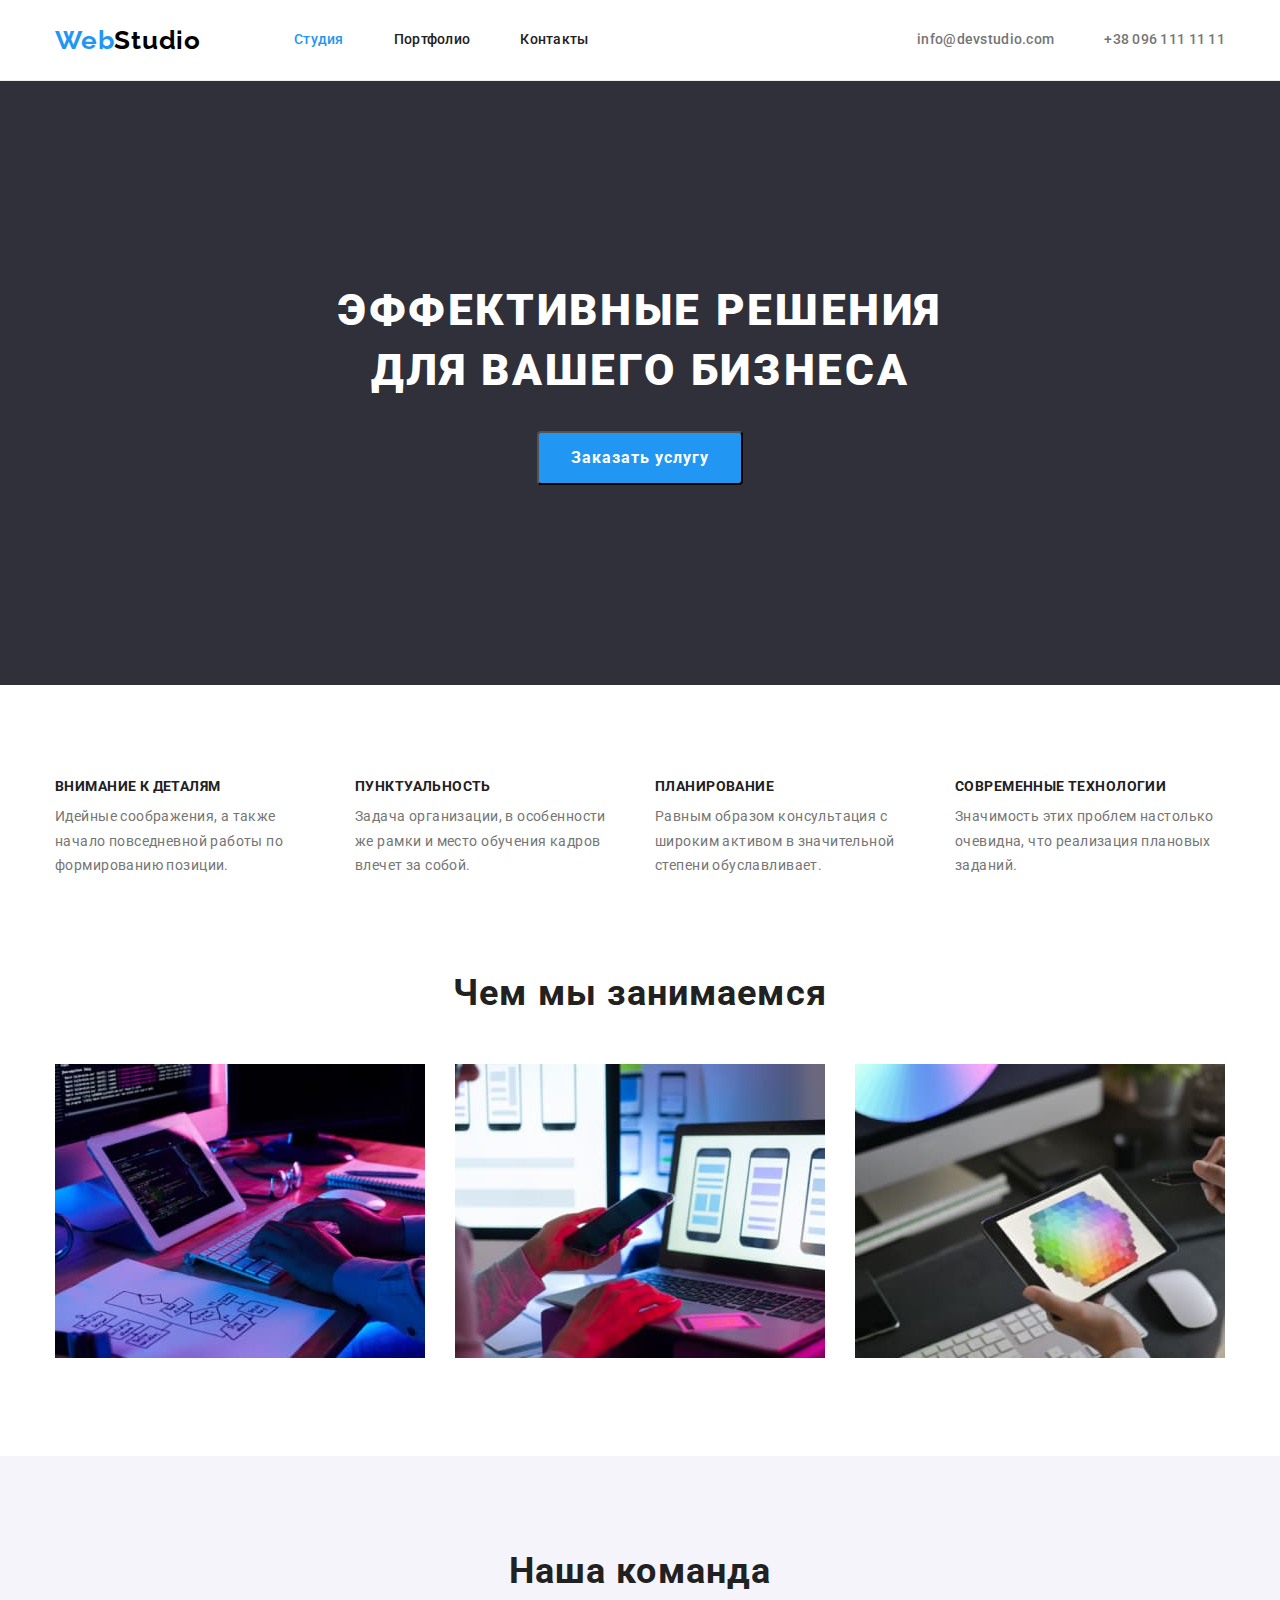
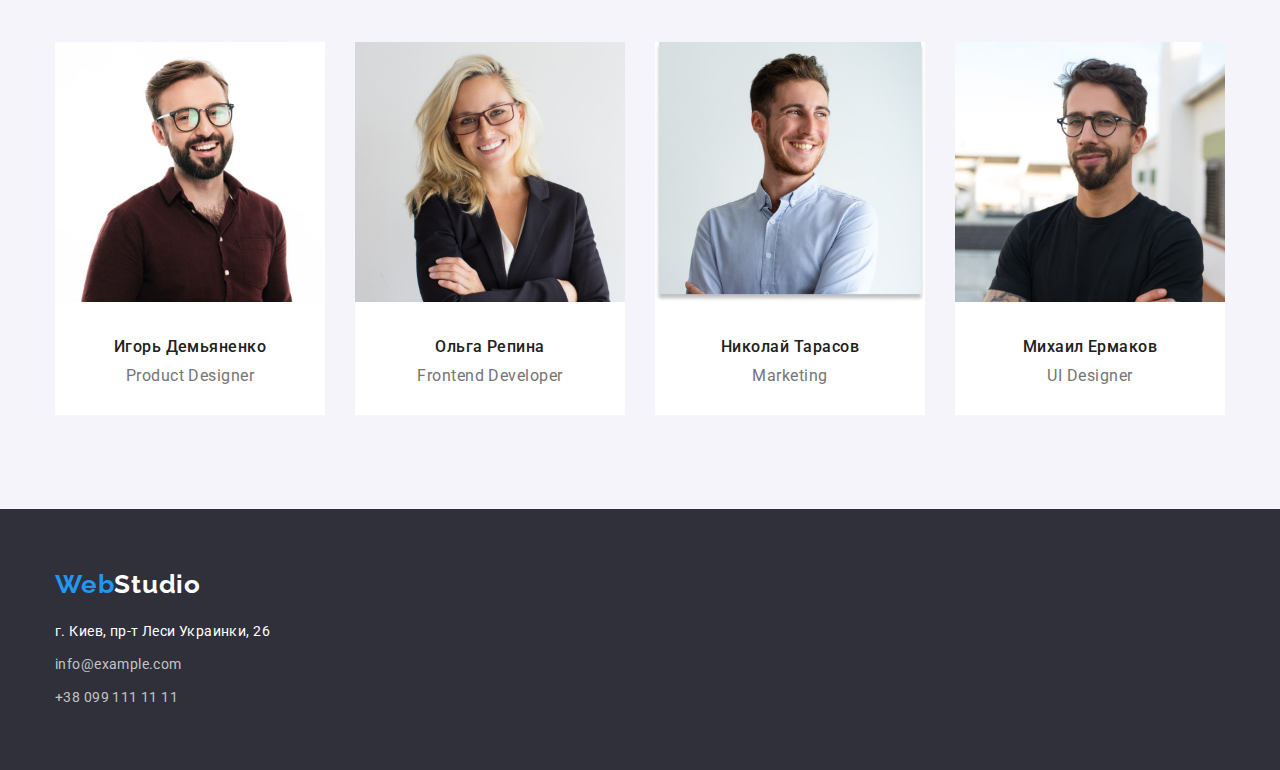
==== commit fc8cb245: "final version" ====
--- a/index.html
+++ b/index.html
@@ -40,7 +40,7 @@
     <!-- контент -->
     <main>
       <!-- герой -->
-      <section class="section hero">
+      <section class="hero">
         <div class="container">
           <h1 class="hero-title">Эффективные решения для вашего бизнеса</h1>
           <button type="button" class="button btn-s">Заказать услугу</button>
--- a/css/styles.css
+++ b/css/styles.css
@@ -111,6 +111,8 @@
 .hero {
   background-color: var(--background-hero);
   text-align: center;
+  padding-top: 200px;
+  padding-bottom: 200px;
 }
 .hero-title {
   margin-top: 0;
